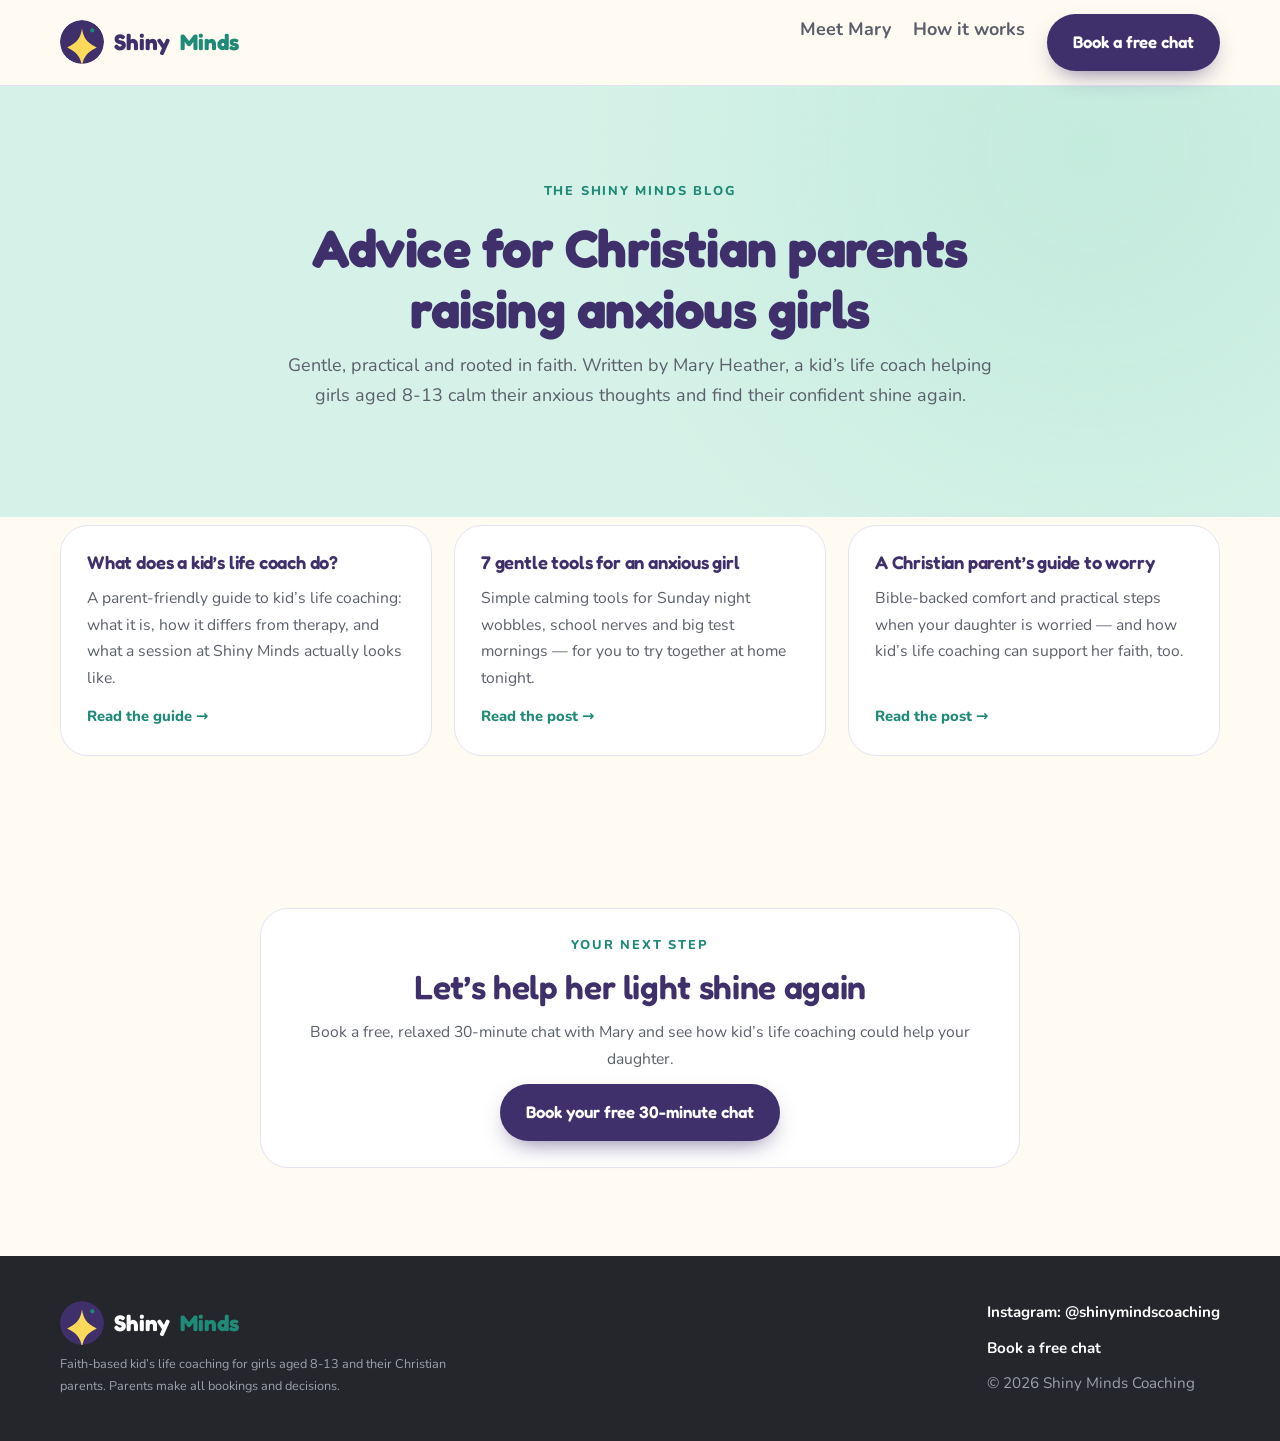
==== blog/index.html @ 7066b133 "SEO: keyword optimization, WebP images (-72% weight), blog launch, schema + sitemap" ====
<!doctype html>
<html lang="en-GB">
<head>
<meta charset="utf-8">
<meta name="viewport" content="width=device-width, initial-scale=1">
<title>Advice for Christian Parents | Shiny Minds Coaching Blog</title>
<meta name="description" content="Practical, faith-based advice for Christian parents of anxious girls aged 8-13: what a kid's life coach does, calming tools for an anxious girl, and gentle ways to build confidence at home.">
<link rel="canonical" href="https://shinymindscoaching.com/blog/">
<meta name="robots" content="index, follow">
<meta name="theme-color" content="#3F2F6B">
<meta property="og:type" content="website">
<meta property="og:site_name" content="Shiny Minds Coaching">
<meta property="og:title" content="Advice for Christian Parents | Shiny Minds Coaching Blog">
<meta property="og:description" content="Faith-based advice for parents of anxious girls: what a kid's life coach does, calming tools and gentle confidence builders.">
<meta property="og:url" content="https://shinymindscoaching.com/blog/">
<link rel="preconnect" href="https://fonts.googleapis.com">
<link rel="preconnect" href="https://fonts.gstatic.com" crossorigin>
<link href="https://fonts.googleapis.com/css2?family=Fredoka:wght@500;600;700&family=Nunito:ital,wght@0,400;0,600;0,700;0,800;1,600&display=swap" rel="stylesheet">
<link rel="stylesheet" href="style.css">
</head>
<body>
<header>
  <div class="nav">
    <a class="logo" href="/"><img src="../images/shinyminds.svg" alt="" width="44" height="44">Shiny <span>Minds</span></a>
    <nav class="top-links" aria-label="Main">
      <a href="/#about">Meet Mary</a>
      <a href="/#how">How it works</a>
      <a class="btn" href="https://calendly.com/mramail_82/30min" target="_blank" rel="noopener">Book a free chat</a>
    </nav>
  </div>
</header>

<main>
  <section class="hero-post">
    <div class="wrap HubIntro">
      <span class="eyebrow">The Shiny Minds Blog</span>
      <h1 style="margin:14px 0 0">Advice for Christian parents raising anxious girls</h1>
      <p class="lead">Gentle, practical and rooted in faith. Written by Mary Heather, a kid&rsquo;s life coach helping girls aged 8-13 calm their anxious thoughts and find their confident shine again.</p>
    </div>
  </section>

  <section class="cards" aria-label="Blog posts">
    <article class="card">
      <h3>What does a kid&rsquo;s life coach do?</h3>
      <p>A parent-friendly guide to kid&rsquo;s life coaching: what it is, how it differs from therapy, and what a session at Shiny Minds actually looks like.</p>
      <a class="more" href="kids-life-coach.html">Read the guide &rarr;</a>
    </article>
    <article class="card">
      <h3>7 gentle tools for an anxious girl</h3>
      <p>Simple calming tools for Sunday night wobbles, school nerves and big test mornings &mdash; for you to try together at home tonight.</p>
      <a class="more" href="anxious-girl.html">Read the post &rarr;</a>
    </article>
    <article class="card">
      <h3>A Christian parent&rsquo;s guide to worry</h3>
      <p>Bible-backed comfort and practical steps when your daughter is worried &mdash; and how kid&rsquo;s life coaching can support her faith, too.</p>
      <a class="more" href="christian-parent.html">Read the post &rarr;</a>
    </article>
  </section>

  <section class="cards-sec" style="padding-bottom:clamp(56px,8vw,88px)">
    <div class="wrap">
      <div class="card" style="max-width:760px;margin-inline:auto;text-align:center;align-items:center">
        <span class="eyebrow">Your next step</span>
        <h2>Let’s help her light shine again</h2>
        <p>Book a free, relaxed 30-minute chat with Mary and see how kid&rsquo;s life coaching could help your daughter.</p>
        <a class="btn" href="https://calendly.com/mramail_82/30min" target="_blank" rel="noopener">Book your free 30-minute chat</a>
      </div>
    </div>
  </section>
</main>

<footer>
  <div class="foot">
    <div>
      <a class="logo" href="/"><img src="../images/shinyminds.svg" alt="" width="44" height="44">Shiny <span>Minds</span></a>
      <small>Faith-based kid&rsquo;s life coaching for girls aged 8-13 and their Christian parents. Parents make all bookings and decisions.</small>
    </div>
    <div style="display:grid;gap:10px;justify-items:start">
      <a href="https://www.instagram.com/shinymindscoaching/" target="_blank" rel="noopener">Instagram: @shinymindscoaching</a>
      <a href="https://calendly.com/mramail_82/30min" target="_blank" rel="noopener">Book a free chat</a>
      <span style="color:#9DA1AB">&copy; 2026 Shiny Minds Coaching</span>
    </div>
  </div>
</footer>
</body>
</html>
---- blog/style.css ----
/* Shiny Minds blog — shared styles */
:root{
  --cream:#FFFBF2;--mint:#D6F2E8;--teal:#1F8A78;--ink:#24262B;--muted:#5A5F6B;
  --lavender:#8B6FC6;--plum:#3F2F6B;--sun:#FFD95A;--line:#E7E2F1;--radius:28px;
  --shadow:0 18px 40px -22px rgba(63,47,107,.35);
}
*{box-sizing:border-box;margin:0;padding:0}
html{scroll-behavior:smooth}
body{font-family:"Nunito",system-ui,sans-serif;color:var(--ink);background:var(--cream);line-height:1.7;font-size:18px;-webkit-font-smoothing:antialiased}
img{max-width:100%;display:block}
h1,h2,h3{font-family:"Fredoka",sans-serif;line-height:1.15;letter-spacing:-.01em}
h1{font-size:clamp(2.1rem,4.6vw,3.3rem);font-weight:700;color:var(--plum)}
h2{font-size:clamp(1.5rem,3vw,2.1rem);font-weight:600;color:var(--plum)}
h3{font-size:1.25rem;font-weight:600;color:var(--plum)}
header{position:sticky;top:0;z-index:20;background:rgba(255,251,242,.9);backdrop-filter:blur(10px);border-bottom:1px solid var(--line)}
.nav{width:min(1160px,100% - 32px);margin-inline:auto;display:flex;align-items:center;justify-content:space-between;gap:16px;padding:14px 0}
.logo{display:flex;align-items:center;gap:10px;text-decoration:none;font-family:"Fredoka",sans-serif;font-weight:700;font-size:1.4rem;color:var(--plum)}
.logo span{color:var(--teal)}
.logo img{width:44px;height:44px;border-radius:50%}
.btn{display:inline-flex;align-items:center;justify-content:center;gap:10px;font-family:"Fredoka",sans-serif;font-weight:600;font-size:1.05rem;text-decoration:none;border-radius:999px;padding:14px 26px;background:var(--plum);color:#fff;box-shadow:0 10px 24px -10px rgba(63,47,107,.7);transition:transform .2s,background .2s}
.btn:hover{transform:translateY(-2px);background:#33255a}
.btn.ghost{background:transparent;color:var(--plum);border:2px solid var(--plum);box-shadow:none}
.btn.ghost:hover{background:var(--plum);color:#fff}
nav.crumbs,nav.top-links{display:flex;gap:22px}
nav a{text-decoration:none;font-weight:700;color:var(--muted)}
nav a:hover{color:var(--plum)}
.hero-post{background:radial-gradient(circle at 85% 15%,#C3EBDD 0,transparent 45%),var(--mint);padding:clamp(44px,7vw,88px) 0 clamp(40px,6vw,72px)}
.hero-post .wrap{width:min(760px,100% - 32px);margin-inline:auto}
.article{width:min(760px,100% - 32px);margin-inline:auto;padding:clamp(36px,6vw,64px) 0 clamp(56px,8vw,88px)}
.article p{margin:0 0 20px;color:#33363E}
.article h2{margin:44px 0 16px}
.article h3{margin:28px 0 10px}
.article ul,.article ol{margin:0 0 20px 22px;color:#33363E}
.article li{margin-bottom:10px}
.article .meta{font-size:.95rem;font-weight:700;color:var(--teal);margin-bottom:14px}
.eyebrow{display:inline-flex;align-items:center;gap:8px;font-weight:800;font-size:.8rem;letter-spacing:.14em;text-transform:uppercase;color:var(--teal)}
blockquote{background:var(--plum);color:#fff;border-radius:var(--radius);padding:26px 30px;font-family:"Fredoka",sans-serif;font-size:1.25rem;line-height:1.4;font-weight:500;margin:30px 0}
blockquote cite{display:block;margin-top:10px;font-family:"Nunito",sans-serif;font-style:normal;font-size:.95rem;font-weight:800;color:var(--sun);letter-spacing:.05em}
.card-cta{background:var(--mint);border-radius:36px;padding:clamp(28px,5vw,48px);text-align:center;margin:52px 0 8px}
.card-cta h2{margin:10px 0 12px}
.card-cta p{color:#3D4A4A;max-width:52ch;margin-inline:auto 20px}
.card-cta p{margin-inline:auto;margin-bottom:22px}
.cards{width:min(1160px,100% - 32px);margin-inline:auto;display:grid;grid-template-columns:repeat(3,1fr);gap:22px;padding:8px 0 clamp(56px,8vw,88px)}
.card{background:#fff;border:1px solid var(--line);border-radius:var(--radius);padding:26px;display:flex;flex-direction:column;gap:12px;transition:transform .2s,box-shadow .2s}
.card:hover{transform:translateY(-4px);box-shadow:var(--shadow)}
.card h3{font-size:1.15rem;color:var(--plum)}
.card p{color:var(--muted);font-size:.98rem;margin:0}
.card .more{margin-top:auto;font-weight:800;font-size:.92rem;color:var(--teal);text-decoration:none}
.cards-sec .wrap{width:min(1160px,100% - 32px);margin-inline:auto;padding-top:clamp(40px,6vw,64px)}
.HubIntro{text-align:center;max-width:720px;margin:0 auto 34px}
.HubIntro .lead{color:var(--muted);margin-top:10px}
footer{background:var(--ink);color:#C9CCD3;padding:44px 0;font-size:.95rem}
.foot{width:min(1160px,100% - 32px);margin-inline:auto;display:flex;flex-wrap:wrap;justify-content:space-between;gap:24px;align-items:center}
.foot .logo{color:#fff}
.foot a{color:#fff;text-decoration:none;font-weight:700}
.foot small{display:block;margin-top:8px;max-width:52ch;color:#9DA1AB}
@media (max-width:860px){.cards{grid-template-columns:1fr}nav.top-links a:not(.btn){display:none}}
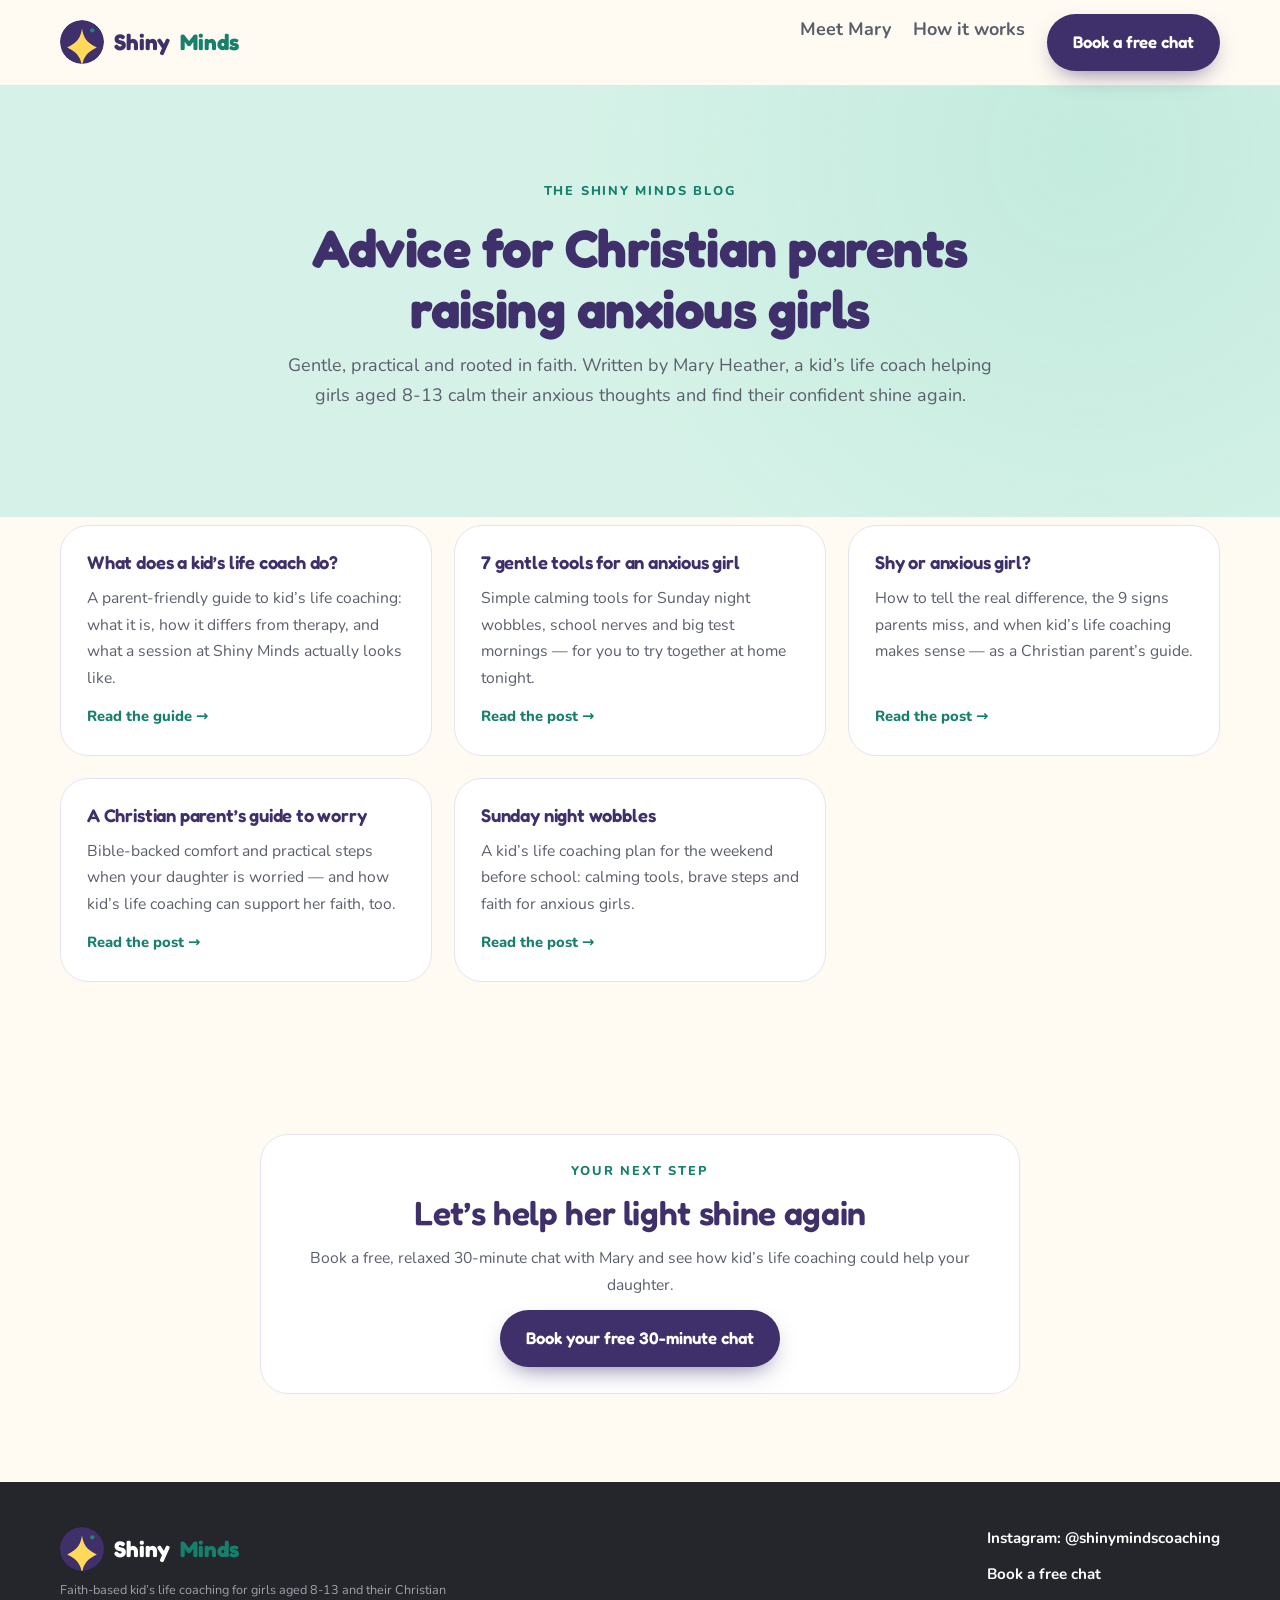
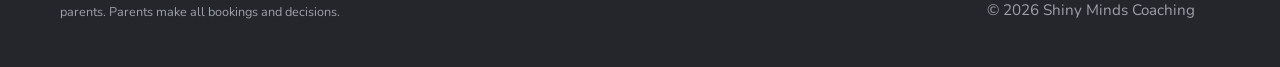
==== commit 9432288e: "SEO: a11y contrast fix (teal), CLS image dimensions, 2 new blog posts, sitemap expansion" ====
--- a/blog/index.html
+++ b/blog/index.html
@@ -51,9 +51,19 @@
       <a class="more" href="anxious-girl.html">Read the post &rarr;</a>
     </article>
     <article class="card">
+      <h3>Shy or anxious girl?</h3>
+      <p>How to tell the real difference, the 9 signs parents miss, and when kid&rsquo;s life coaching makes sense &mdash; as a Christian parent&rsquo;s guide.</p>
+      <a class="more" href="shy-or-anxious.html">Read the post &rarr;</a>
+    </article>
+    <article class="card">
       <h3>A Christian parent&rsquo;s guide to worry</h3>
       <p>Bible-backed comfort and practical steps when your daughter is worried &mdash; and how kid&rsquo;s life coaching can support her faith, too.</p>
       <a class="more" href="christian-parent.html">Read the post &rarr;</a>
+    </article>
+  <article class="card">
+      <h3>Sunday night wobbles</h3>
+      <p>A kid&rsquo;s life coaching plan for the weekend before school: calming tools, brave steps and faith for anxious girls.</p>
+      <a class="more" href="sunday-night-wobbles.html">Read the post &rarr;</a>
     </article>
   </section>
 
--- a/blog/style.css
+++ b/blog/style.css
@@ -1,6 +1,6 @@
 /* Shiny Minds blog — shared styles */
 :root{
-  --cream:#FFFBF2;--mint:#D6F2E8;--teal:#1F8A78;--ink:#24262B;--muted:#5A5F6B;
+  --cream:#FFFBF2;--mint:#D6F2E8;--teal:#17806D;--ink:#24262B;--muted:#5A5F6B;
   --lavender:#8B6FC6;--plum:#3F2F6B;--sun:#FFD95A;--line:#E7E2F1;--radius:28px;
   --shadow:0 18px 40px -22px rgba(63,47,107,.35);
 }
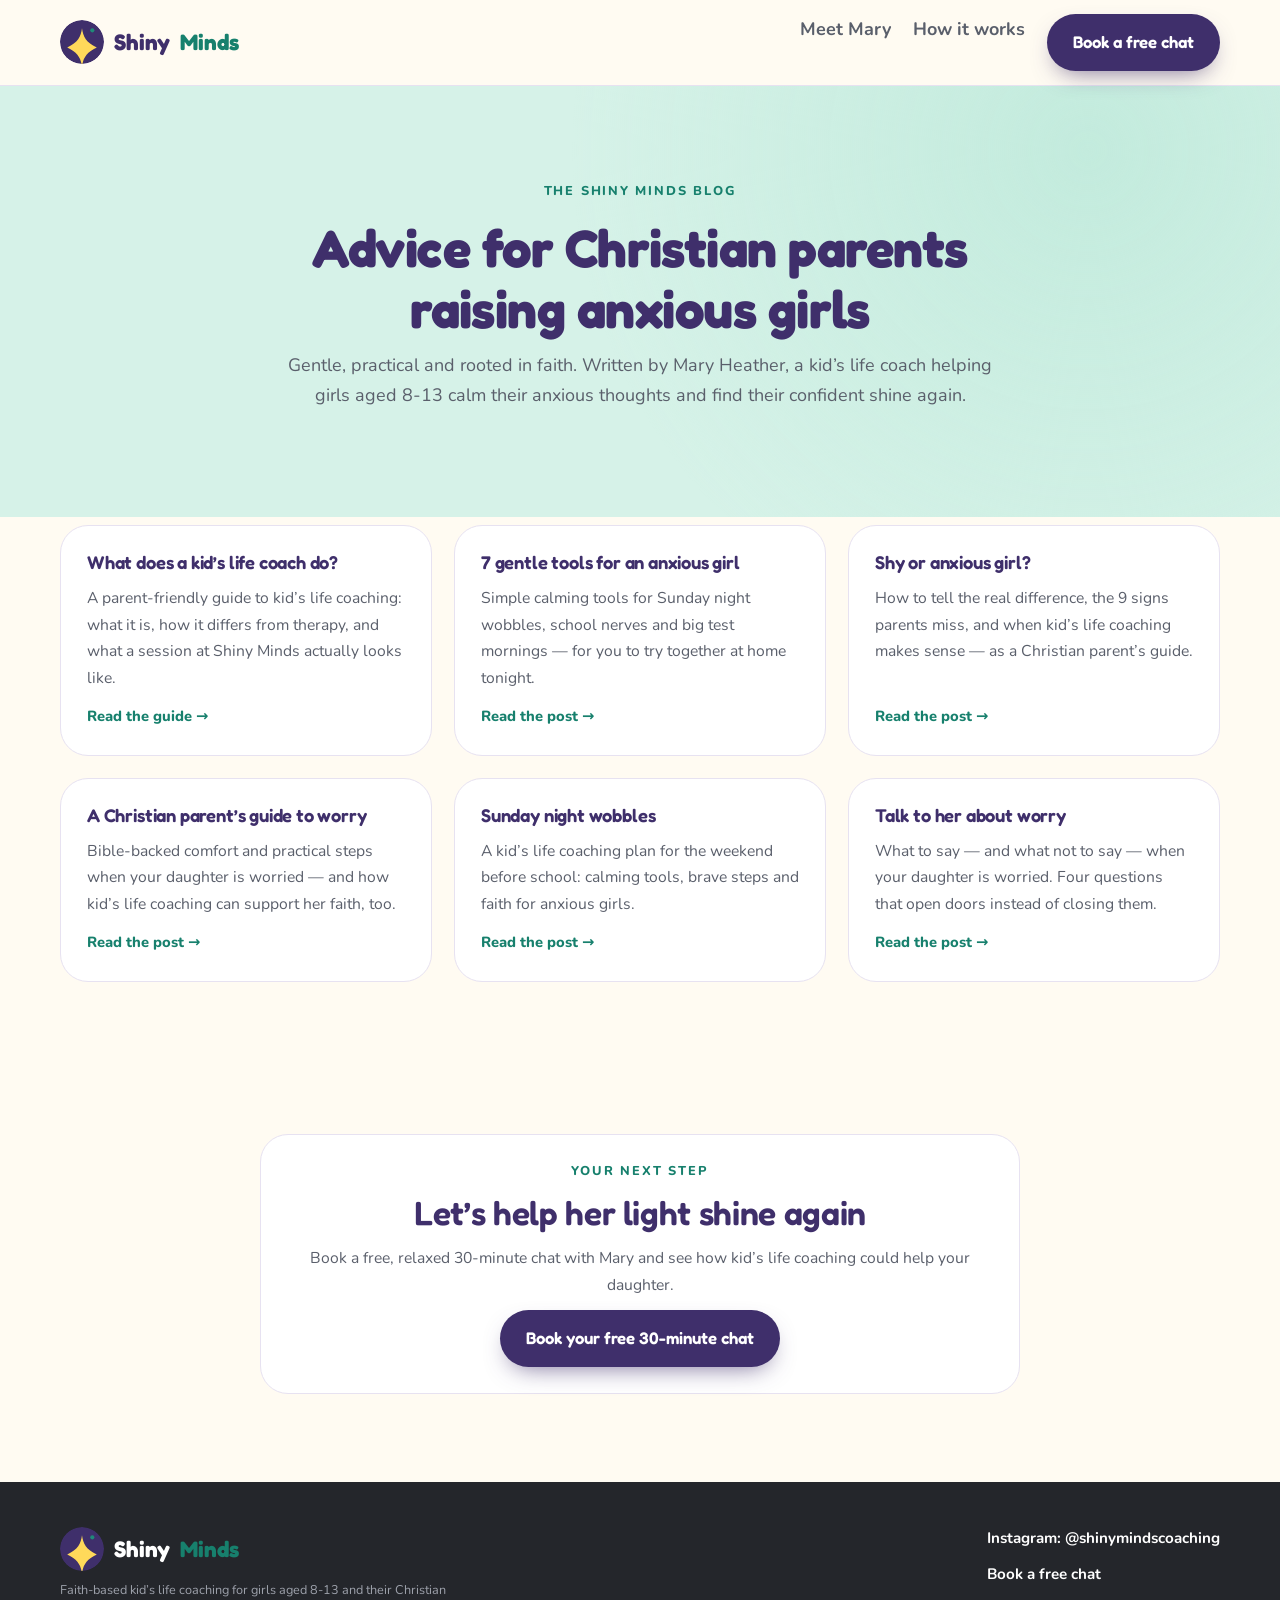
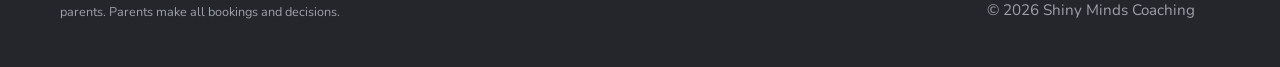
==== commit ad341afd: "Blog: new post - how to talk to your daughter about worry (Christian parent focus)" ====
--- a/blog/index.html
+++ b/blog/index.html
@@ -65,6 +65,11 @@
       <p>A kid&rsquo;s life coaching plan for the weekend before school: calming tools, brave steps and faith for anxious girls.</p>
       <a class="more" href="sunday-night-wobbles.html">Read the post &rarr;</a>
     </article>
+    <article class="card">
+      <h3>Talk to her about worry</h3>
+      <p>What to say — and what not to say — when your daughter is worried. Four questions that open doors instead of closing them.</p>
+      <a class="more" href="talk-about-worry.html">Read the post &rarr;</a>
+    </article>
   </section>
 
   <section class="cards-sec" style="padding-bottom:clamp(56px,8vw,88px)">
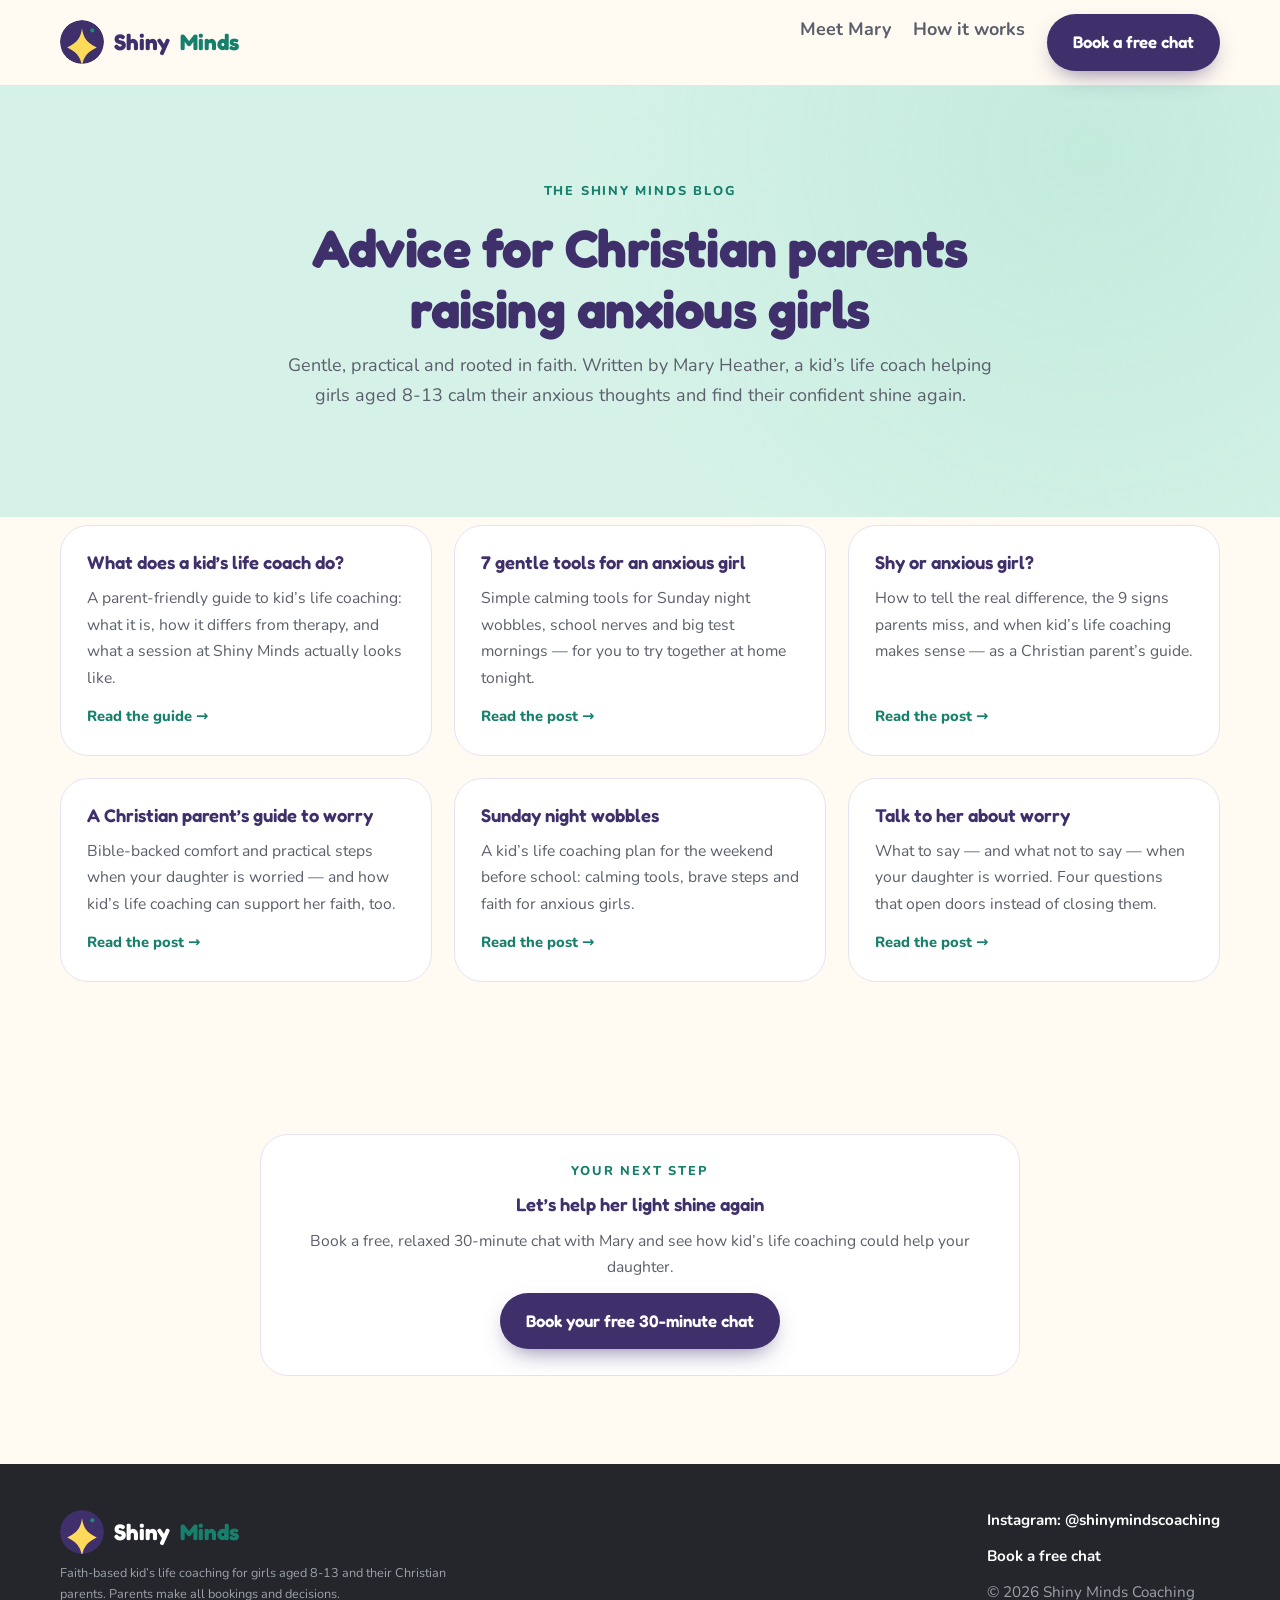
==== commit c5b62093: "A11y: fix blog hub heading order; bump stylesheet cache" ====
--- a/blog/index.html
+++ b/blog/index.html
@@ -3,25 +3,108 @@
 <head>
 <meta charset="utf-8">
 <meta name="viewport" content="width=device-width, initial-scale=1">
-<title>Advice for Christian Parents | Shiny Minds Coaching Blog</title>
-<meta name="description" content="Practical, faith-based advice for Christian parents of anxious girls aged 8-13: what a kid's life coach does, calming tools for an anxious girl, and gentle ways to build confidence at home.">
+<title>Advice for Christian Parents | Shiny Minds Blog</title>
+<meta name="description" content="Practical, faith-based advice for Christian parents of anxious girls aged 8-13: calming tools, confidence builders and what a kid's life coach does.">
 <link rel="canonical" href="https://shinymindscoaching.com/blog/">
 <meta name="robots" content="index, follow">
 <meta name="theme-color" content="#3F2F6B">
+<link rel="icon" href="../images/shinyminds.svg">
+<link rel="apple-touch-icon" sizes="180x180" href="../images/apple-touch-icon.png">
 <meta property="og:type" content="website">
 <meta property="og:site_name" content="Shiny Minds Coaching">
-<meta property="og:title" content="Advice for Christian Parents | Shiny Minds Coaching Blog">
-<meta property="og:description" content="Faith-based advice for parents of anxious girls: what a kid's life coach does, calming tools and gentle confidence builders.">
+<meta property="og:title" content="Advice for Christian Parents | Shiny Minds Blog">
+<meta property="og:description" content="Faith-based advice for parents of anxious girls: calming tools, confidence builders and what a kid's life coach does.">
 <meta property="og:url" content="https://shinymindscoaching.com/blog/">
+<meta name="twitter:card" content="summary_large_image">
+<meta name="twitter:title" content="Advice for Christian Parents | Shiny Minds Blog">
+<meta name="twitter:description" content="Faith-based advice for parents of anxious girls: calming tools, confidence builders and what a kid's life coach does.">
+<meta name="twitter:image" content="https://shinymindscoaching.com/images/mary-portrait.webp">
 <link rel="preconnect" href="https://fonts.googleapis.com">
 <link rel="preconnect" href="https://fonts.gstatic.com" crossorigin>
 <link href="https://fonts.googleapis.com/css2?family=Fredoka:wght@500;600;700&family=Nunito:ital,wght@0,400;0,600;0,700;0,800;1,600&display=swap" rel="stylesheet">
-<link rel="stylesheet" href="style.css">
+<link rel="stylesheet" href="style.css?v=20261115">
+<script type="application/ld+json">
+{
+  "@context": "https://schema.org",
+  "@graph": [
+    {
+      "@type": "Blog",
+      "@id": "https://shinymindscoaching.com/blog/#blog",
+      "name": "Shiny Minds Blog",
+      "description": "Practical, faith-based advice for Christian parents of anxious girls aged 8-13.",
+      "url": "https://shinymindscoaching.com/blog/",
+      "publisher": {
+        "@type": "Organization",
+        "name": "Shiny Minds Coaching",
+        "logo": {
+          "@type": "ImageObject",
+          "url": "https://shinymindscoaching.com/images/shinyminds.svg"
+        }
+      },
+      "blogPost": [
+        {
+          "@type": "BlogPosting",
+          "headline": "What does a kid's life coach do?",
+          "url": "https://shinymindscoaching.com/blog/kids-life-coach.html",
+          "datePublished": "2026-11-05"
+        },
+        {
+          "@type": "BlogPosting",
+          "headline": "Helping an anxious girl: 7 gentle tools",
+          "url": "https://shinymindscoaching.com/blog/anxious-girl.html",
+          "datePublished": "2026-11-05"
+        },
+        {
+          "@type": "BlogPosting",
+          "headline": "Shy or anxious girl? How to tell",
+          "url": "https://shinymindscoaching.com/blog/shy-or-anxious.html",
+          "datePublished": "2026-11-05"
+        },
+        {
+          "@type": "BlogPosting",
+          "headline": "A Christian parent's guide to worry",
+          "url": "https://shinymindscoaching.com/blog/christian-parent.html",
+          "datePublished": "2026-11-05"
+        },
+        {
+          "@type": "BlogPosting",
+          "headline": "Sunday night wobbles: a school-nerves plan",
+          "url": "https://shinymindscoaching.com/blog/sunday-night-wobbles.html",
+          "datePublished": "2026-11-05"
+        },
+        {
+          "@type": "BlogPosting",
+          "headline": "How to talk to your daughter about worry",
+          "url": "https://shinymindscoaching.com/blog/talk-about-worry.html",
+          "datePublished": "2026-11-12"
+        }
+      ]
+    },
+    {
+      "@type": "BreadcrumbList",
+      "itemListElement": [
+        {
+          "@type": "ListItem",
+          "position": 1,
+          "name": "Home",
+          "item": "https://shinymindscoaching.com/"
+        },
+        {
+          "@type": "ListItem",
+          "position": 2,
+          "name": "Blog",
+          "item": "https://shinymindscoaching.com/blog/"
+        }
+      ]
+    }
+  ]
+}
+</script>
 </head>
 <body>
 <header>
   <div class="nav">
-    <a class="logo" href="/"><img src="../images/shinyminds.svg" alt="" width="44" height="44">Shiny <span>Minds</span></a>
+    <a class="logo" href="/"><img src="../images/shinyminds.svg" alt="Shiny Minds Coaching" width="44" height="44">Shiny <span>Minds</span></a>
     <nav class="top-links" aria-label="Main">
       <a href="/#about">Meet Mary</a>
       <a href="/#how">How it works</a>
@@ -41,32 +124,32 @@
 
   <section class="cards" aria-label="Blog posts">
     <article class="card">
-      <h3>What does a kid&rsquo;s life coach do?</h3>
+      <h2>What does a kid&rsquo;s life coach do?</h2>
       <p>A parent-friendly guide to kid&rsquo;s life coaching: what it is, how it differs from therapy, and what a session at Shiny Minds actually looks like.</p>
       <a class="more" href="kids-life-coach.html">Read the guide &rarr;</a>
     </article>
     <article class="card">
-      <h3>7 gentle tools for an anxious girl</h3>
+      <h2>7 gentle tools for an anxious girl</h2>
       <p>Simple calming tools for Sunday night wobbles, school nerves and big test mornings &mdash; for you to try together at home tonight.</p>
       <a class="more" href="anxious-girl.html">Read the post &rarr;</a>
     </article>
     <article class="card">
-      <h3>Shy or anxious girl?</h3>
+      <h2>Shy or anxious girl?</h2>
       <p>How to tell the real difference, the 9 signs parents miss, and when kid&rsquo;s life coaching makes sense &mdash; as a Christian parent&rsquo;s guide.</p>
       <a class="more" href="shy-or-anxious.html">Read the post &rarr;</a>
     </article>
     <article class="card">
-      <h3>A Christian parent&rsquo;s guide to worry</h3>
+      <h2>A Christian parent&rsquo;s guide to worry</h2>
       <p>Bible-backed comfort and practical steps when your daughter is worried &mdash; and how kid&rsquo;s life coaching can support her faith, too.</p>
       <a class="more" href="christian-parent.html">Read the post &rarr;</a>
     </article>
   <article class="card">
-      <h3>Sunday night wobbles</h3>
+      <h2>Sunday night wobbles</h2>
       <p>A kid&rsquo;s life coaching plan for the weekend before school: calming tools, brave steps and faith for anxious girls.</p>
       <a class="more" href="sunday-night-wobbles.html">Read the post &rarr;</a>
     </article>
     <article class="card">
-      <h3>Talk to her about worry</h3>
+      <h2>Talk to her about worry</h2>
       <p>What to say — and what not to say — when your daughter is worried. Four questions that open doors instead of closing them.</p>
       <a class="more" href="talk-about-worry.html">Read the post &rarr;</a>
     </article>
@@ -87,7 +170,7 @@
 <footer>
   <div class="foot">
     <div>
-      <a class="logo" href="/"><img src="../images/shinyminds.svg" alt="" width="44" height="44">Shiny <span>Minds</span></a>
+      <a class="logo" href="/"><img src="../images/shinyminds.svg" alt="Shiny Minds Coaching" width="44" height="44">Shiny <span>Minds</span></a>
       <small>Faith-based kid&rsquo;s life coaching for girls aged 8-13 and their Christian parents. Parents make all bookings and decisions.</small>
     </div>
     <div style="display:grid;gap:10px;justify-items:start">
--- a/blog/style.css
+++ b/blog/style.css
@@ -43,7 +43,7 @@
 .cards{width:min(1160px,100% - 32px);margin-inline:auto;display:grid;grid-template-columns:repeat(3,1fr);gap:22px;padding:8px 0 clamp(56px,8vw,88px)}
 .card{background:#fff;border:1px solid var(--line);border-radius:var(--radius);padding:26px;display:flex;flex-direction:column;gap:12px;transition:transform .2s,box-shadow .2s}
 .card:hover{transform:translateY(-4px);box-shadow:var(--shadow)}
-.card h3{font-size:1.15rem;color:var(--plum)}
+.card h2{font-size:1.15rem;color:var(--plum);margin:0;letter-spacing:0}
 .card p{color:var(--muted);font-size:.98rem;margin:0}
 .card .more{margin-top:auto;font-weight:800;font-size:.92rem;color:var(--teal);text-decoration:none}
 .cards-sec .wrap{width:min(1160px,100% - 32px);margin-inline:auto;padding-top:clamp(40px,6vw,64px)}
@@ -55,3 +55,15 @@
 .foot a{color:#fff;text-decoration:none;font-weight:700}
 .foot small{display:block;margin-top:8px;max-width:52ch;color:#9DA1AB}
 @media (max-width:860px){.cards{grid-template-columns:1fr}nav.top-links a:not(.btn){display:none}}
+
+/* related posts */
+.related{margin:56px 0 0;padding-top:32px;border-top:1px solid #E7E2F1}
+.related h2{font-size:1.5rem;margin:0 0 18px}
+.related-grid{display:grid;gap:14px;grid-template-columns:repeat(auto-fit,minmax(230px,1fr))}
+.related-card{display:block;padding:18px 20px;border:1px solid #E7E2F1;border-radius:18px;text-decoration:none;background:#fff;transition:transform .2s ease,box-shadow .2s ease}
+.related-card:hover{transform:translateY(-2px);box-shadow:0 12px 30px -18px rgba(63,47,107,.45)}
+.related-card .eyebrow{font-size:.72rem}
+.related-card strong{display:block;font-family:"Fredoka",sans-serif;font-weight:600;font-size:1.05rem;line-height:1.25;color:#24262B;margin-top:6px}
+
+/* contrast fix: eyebrow on mint card */
+.card-cta .eyebrow{color:#0B5A4C}
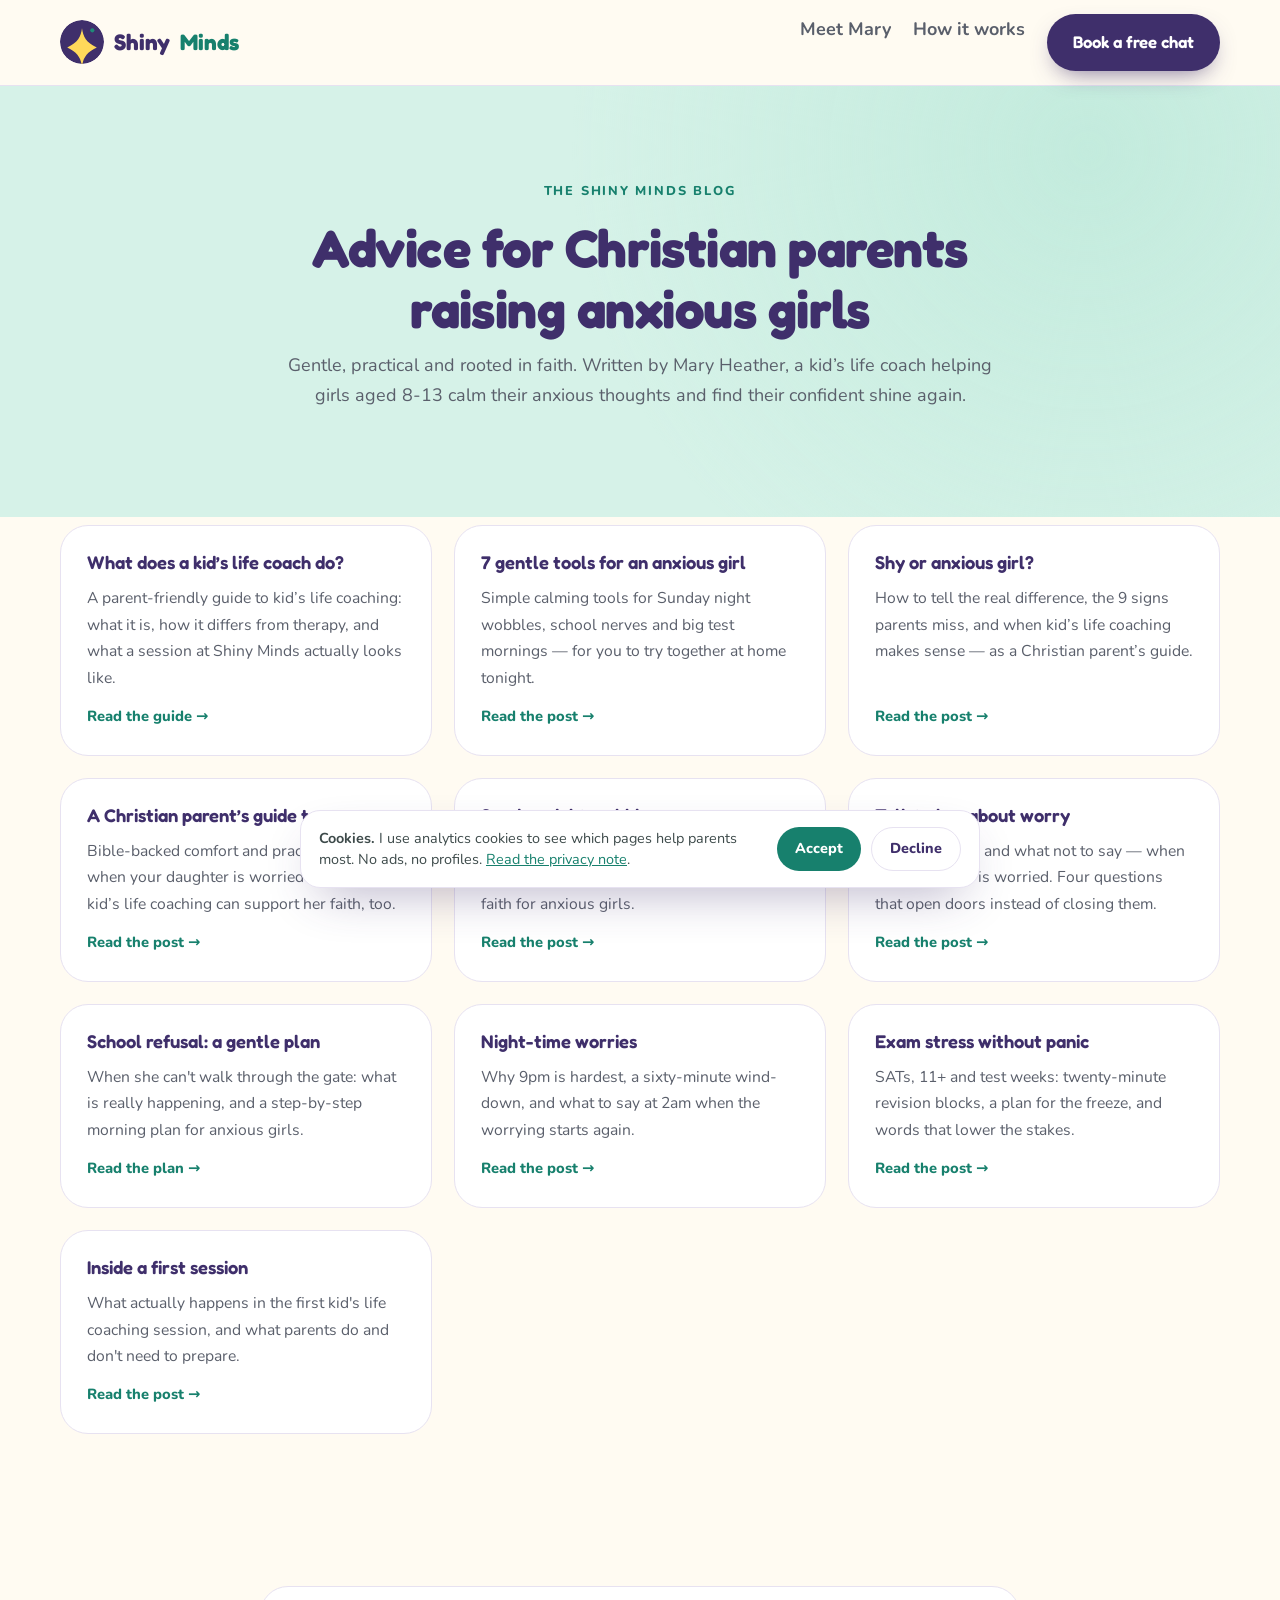
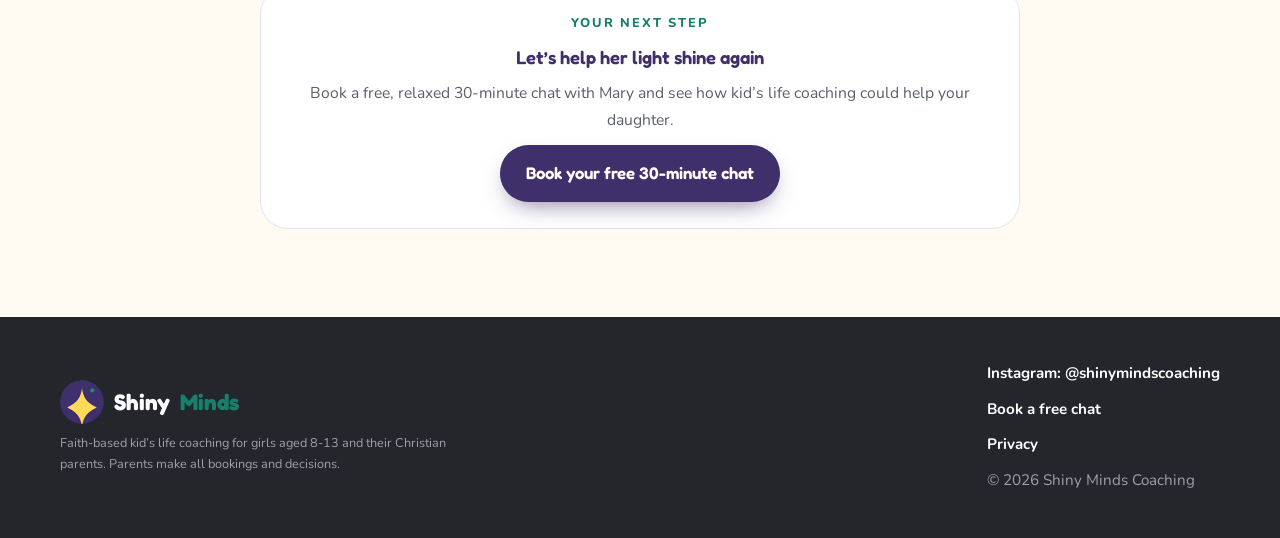
==== commit 99e5e892: "Add GA4 with consent, Calendly click tracking, privacy page, 4 new blog posts" ====
--- a/blog/index.html
+++ b/blog/index.html
@@ -22,7 +22,7 @@
 <link rel="preconnect" href="https://fonts.googleapis.com">
 <link rel="preconnect" href="https://fonts.gstatic.com" crossorigin>
 <link href="https://fonts.googleapis.com/css2?family=Fredoka:wght@500;600;700&family=Nunito:ital,wght@0,400;0,600;0,700;0,800;1,600&display=swap" rel="stylesheet">
-<link rel="stylesheet" href="style.css?v=20261115">
+<link rel="stylesheet" href="style.css?v=20261116">
 <script type="application/ld+json">
 {
   "@context": "https://schema.org",
@@ -77,6 +77,30 @@
           "headline": "How to talk to your daughter about worry",
           "url": "https://shinymindscoaching.com/blog/talk-about-worry.html",
           "datePublished": "2026-11-12"
+        },
+        {
+          "@type": "BlogPosting",
+          "headline": "School refusal: a gentle plan for anxious girls",
+          "url": "https://shinymindscoaching.com/blog/school-refusal.html",
+          "datePublished": "2026-11-14"
+        },
+        {
+          "@type": "BlogPosting",
+          "headline": "Night-time worries: helping an anxious girl sleep",
+          "url": "https://shinymindscoaching.com/blog/sleep-worries.html",
+          "datePublished": "2026-11-14"
+        },
+        {
+          "@type": "BlogPosting",
+          "headline": "Exam stress: helping your daughter revise without panic",
+          "url": "https://shinymindscoaching.com/blog/exam-stress.html",
+          "datePublished": "2026-11-14"
+        },
+        {
+          "@type": "BlogPosting",
+          "headline": "What happens in a kid's life coaching first session?",
+          "url": "https://shinymindscoaching.com/blog/first-session.html",
+          "datePublished": "2026-11-14"
         }
       ]
     },
@@ -100,6 +124,8 @@
   ]
 }
 </script>
+<script src="/analytics.js"></script>
+<script async src="https://www.googletagmanager.com/gtag/js?id=G-M0JJ4X9EP7"></script>
 </head>
 <body>
 <header>
@@ -153,6 +179,26 @@
       <p>What to say — and what not to say — when your daughter is worried. Four questions that open doors instead of closing them.</p>
       <a class="more" href="talk-about-worry.html">Read the post &rarr;</a>
     </article>
+    <article class="card">
+      <h2>School refusal: a gentle plan</h2>
+      <p>When she can't walk through the gate: what is really happening, and a step-by-step morning plan for anxious girls.</p>
+      <a class="more" href="school-refusal.html">Read the plan &rarr;</a>
+    </article>
+    <article class="card">
+      <h2>Night-time worries</h2>
+      <p>Why 9pm is hardest, a sixty-minute wind-down, and what to say at 2am when the worrying starts again.</p>
+      <a class="more" href="sleep-worries.html">Read the post &rarr;</a>
+    </article>
+    <article class="card">
+      <h2>Exam stress without panic</h2>
+      <p>SATs, 11+ and test weeks: twenty-minute revision blocks, a plan for the freeze, and words that lower the stakes.</p>
+      <a class="more" href="exam-stress.html">Read the post &rarr;</a>
+    </article>
+    <article class="card">
+      <h2>Inside a first session</h2>
+      <p>What actually happens in the first kid's life coaching session, and what parents do and don't need to prepare.</p>
+      <a class="more" href="first-session.html">Read the post &rarr;</a>
+    </article>
   </section>
 
   <section class="cards-sec" style="padding-bottom:clamp(56px,8vw,88px)">
@@ -176,9 +222,18 @@
     <div style="display:grid;gap:10px;justify-items:start">
       <a href="https://www.instagram.com/shinymindscoaching/" target="_blank" rel="noopener">Instagram: @shinymindscoaching</a>
       <a href="https://calendly.com/mramail_82/30min" target="_blank" rel="noopener">Book a free chat</a>
+      <a href="/privacy.html">Privacy</a>
       <span style="color:#9DA1AB">&copy; 2026 Shiny Minds Coaching</span>
     </div>
   </div>
 </footer>
+
+<div class="cookie" id="sm-cookie" role="dialog" aria-labelledby="sm-cookie-title" hidden>
+  <p id="sm-cookie-title"><strong>Cookies.</strong> I use analytics cookies to see which pages help parents most. No ads, no profiles. <a href="/privacy.html">Read the privacy note</a>.</p>
+  <div class="cookie-actions">
+    <button type="button" class="cookie-btn" data-consent="yes">Accept</button>
+    <button type="button" class="cookie-btn cookie-btn-ghost" data-consent="no">Decline</button>
+  </div>
+</div>
 </body>
 </html>
--- a/blog/style.css
+++ b/blog/style.css
@@ -67,3 +67,13 @@
 
 /* contrast fix: eyebrow on mint card */
 .card-cta .eyebrow{color:#0B5A4C}
+
+/* consent banner + analytics */
+.cookie{position:fixed;left:12px;right:12px;bottom:12px;z-index:9999;max-width:680px;margin-inline:auto;background:#fff;border:1px solid var(--line);border-radius:20px;box-shadow:0 20px 50px -20px rgba(63,47,107,.45);padding:16px 18px;display:flex;gap:14px;align-items:center;justify-content:space-between;flex-wrap:wrap;font-size:.9rem;line-height:1.5;color:#3D4A4A}
+.cookie[hidden]{display:none}
+.cookie p{margin:0;flex:1 1 260px}
+.cookie a{color:var(--teal)}
+.cookie-actions{display:flex;gap:10px;flex:0 0 auto}
+.cookie-btn{font:inherit;font-weight:800;border:0;border-radius:999px;padding:10px 18px;background:var(--teal);color:#fff;cursor:pointer}
+.cookie-btn-ghost{background:transparent;color:var(--plum);border:1px solid var(--line)}
+.cookie-btn:focus-visible{outline:3px solid var(--plum);outline-offset:2px}
